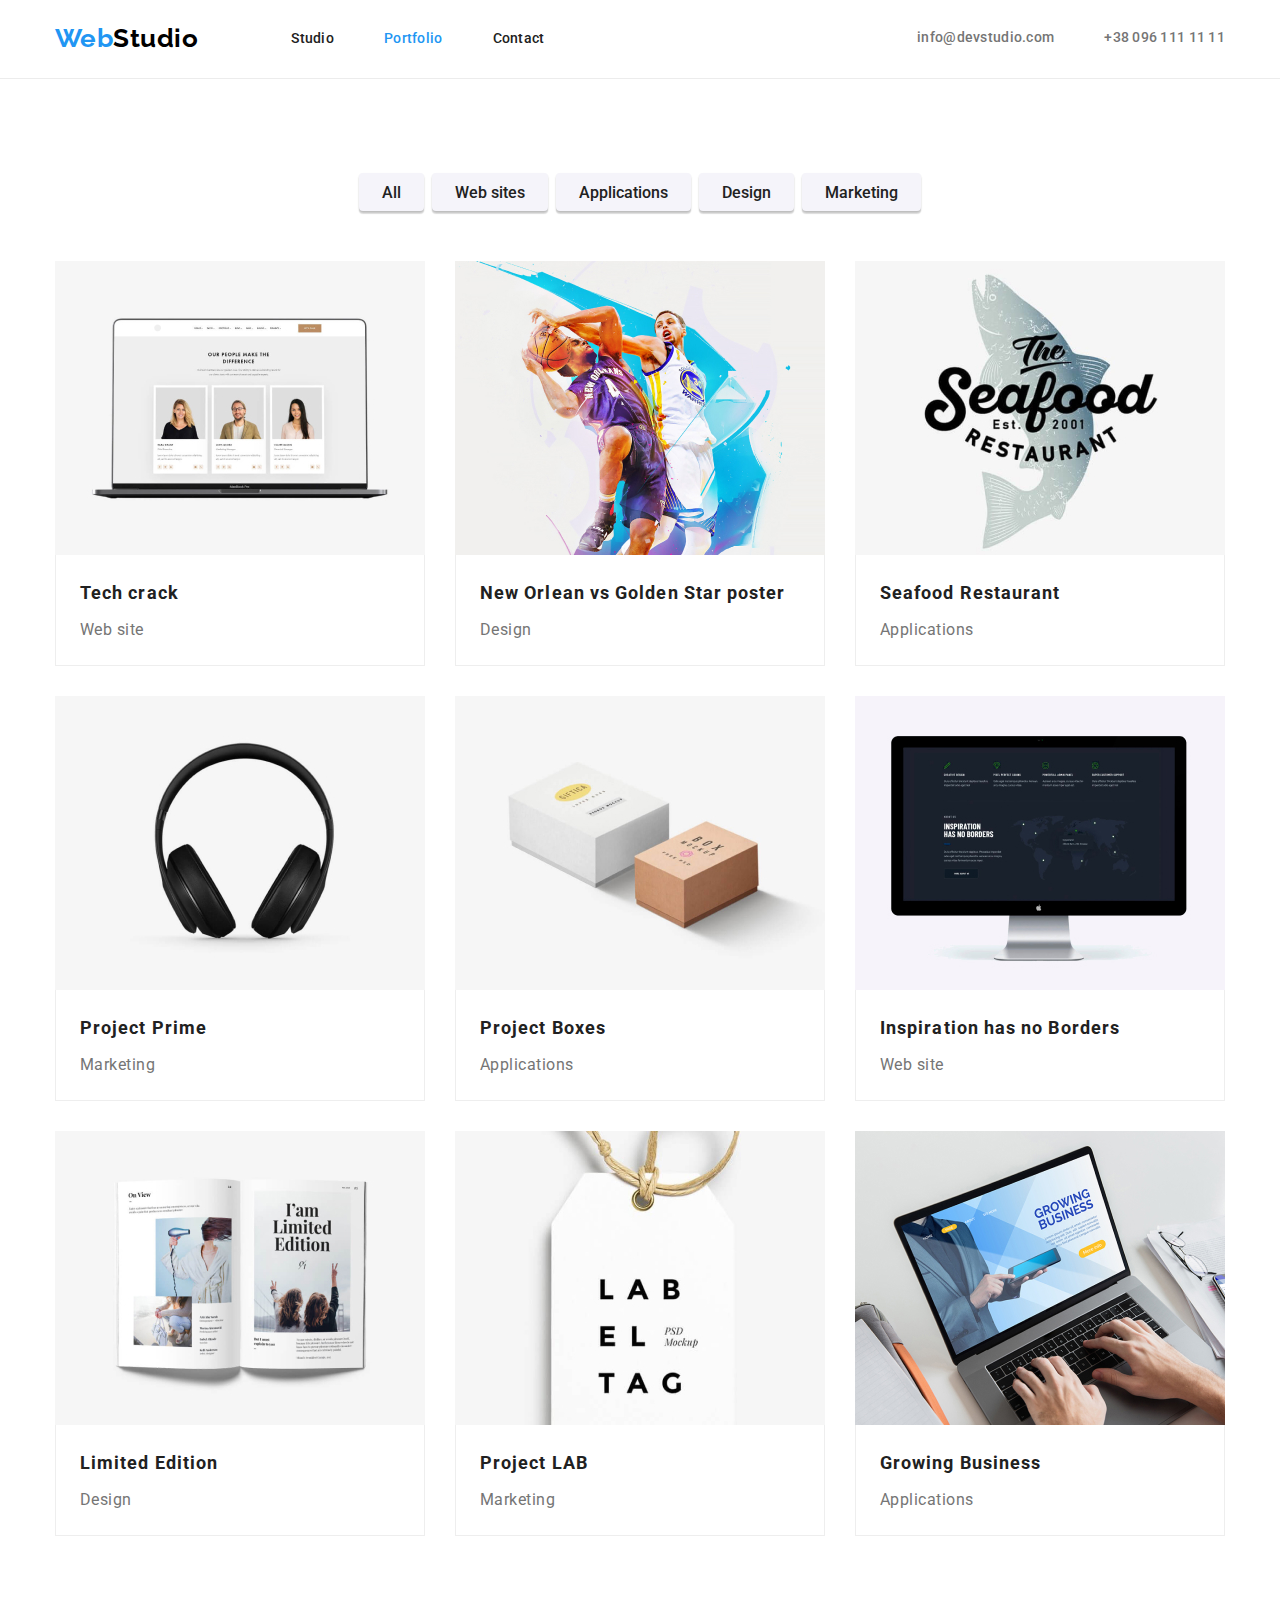
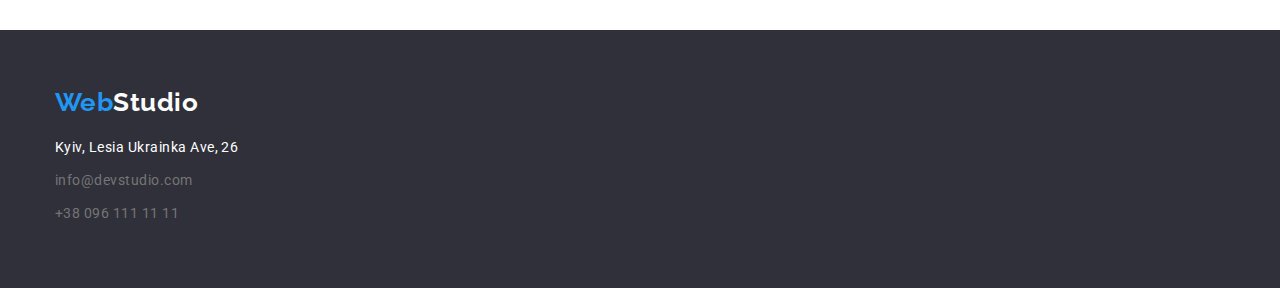
==== portfolio.html @ 707615fe "home4" ====
<!DOCTYPE html>
<html lang="en">
<head>
	<meta charset="UTF-8">
	<meta http-equiv="X-UA-Compatible" content="IE=edge">
	<meta name="viewport" content="width=device-width, initial-scale=1.0">
	<link href="https://fonts.googleapis.com/css2?family=Raleway:wght@700&family=Roboto:wght@400;500;700&display=swap" rel="stylesheet">
	<link rel="stylesheet" href="https://cdnjs.cloudflare.com/ajax/libs/modern-normalize/1.1.0/modern-normalize.min.css">
	<link rel="stylesheet" href="./CSS/common.css">
	<title>Document</title>
</head>
<body>
		  <!-- 
		!шапка сайта
	-->
	  <header class="page-header" >
		<div class="container nav">
		  <nav class="nav">
			  <a href="./index.html" class="logo"> 
					<samp class="accent">Web</samp>Studio
			 </a>
			<ul class="site-nav list">
			  <li class="item"><a href="./index.html" class="link ">Studio</a></li>
			  <li class="item"><a href="./portfolio.html" class="link current">Portfolio</a></li>
			  <li class="item"><a href="" class="link">Contact</a></li>
		  </ul>
		  </nav>
		  	<ul class="auth-nav list">
			  <li class="auth-nav-item"><a href="" class="link">info@devstudio.com</a></li>
			  <li class="auth-nav-item"><a href="tel:+380961111111" class="link">+38 096 111 11 11</a></li>
		  </ul>
		</div>
	  </header>

		  <!--набор сервисов-->
	<main class="main">
	<section class="section filter">
	  <div class="container">
		  <h1 class="visually-hidden">Portfolio</h1>
		<ul class="filter-list list">
		  <li class="filter-item"><button type="button" class="button secondsry">All</button></li>
		  <li class="filter-item"><button type="button" class="button secondsry">Web sites</button></li>
		  <li class="filter-item"><button type="button" class="button secondsry">Applications</button></li>
		  <li class="filter-item"><button type="button" class="button secondsry">Design</button></li>
		  <li class="filter-item"><button type="button" class="button secondsry">Marketing</button></li>
	  </ul>

	  <ul class="cards list ">
		<li class="cards-item ">
			<a href="" class="cards-link">
				<img src="./IMG/Project/img.jpg" alt="Site" width="370" height="294"/>
				<div class="cards-content ">
					<h3 class="cards-title">Tech crack</h3>
					<p class="text-portfolio">Web site</p> 
				</div>
			</a>
		</li>
		<li class="cards-item ">
			<a href="" class="cards-link">
				<img src="./IMG/Project/img-1.jpg" alt="two men" width="370" height="294"/>
				<div class="cards-content">
					<h3 class="cards-title">New Orlean vs Golden Star poster</h3>
					<p class="text-portfolio">Design</p> 
				</div>
			</a>
		</li>
		<li class="cards-item">
			<a href="" class="cards-link"><img src="./IMG/Project/img-2.jpg" alt="specialist Product Designer" width="370" height="294"/>
				<div class="cards-content">
					<h3 class="cards-title">Seafood Restaurant</h3>
					<p class="text-portfolio">Applications</p>
				 </div>
			</a>
		</li>
		<li class="cards-item">
			<a href="" class="cards-link"><img src="./IMG/Project/img-3.jpg" alt="specialist Product Designer" width="370" height="294"/>
				<div class="cards-content ">
					<h3 class="cards-title">Project Prime</h3>
					<p class="text-portfolio">Marketing</p>
				 </div>
			</a>
		</li>
		<li class="cards-item">
			<a href="" class="cards-link"><img src="./IMG/Project/img-4.jpg" alt="specialist Product Designer" width="370" height="294"/>
				<div class="cards-content ">
					<h3 class="cards-title">Project Boxes</h3>
					<p class="text-portfolio">Applications</p>
				 </div>
			</a>
		</li>
		<li class="cards-item">
			<a href="" class="cards-link"><img src="./IMG/Project/img-5.jpg" alt="specialist Product Designer" width="370" height="294"/>
				<div class="cards-content ">
					<h3 class="cards-title">Inspiration has no Borders</h3><p class="text-portfolio">Web site</p>
				 </div>
			</a>
		</li>
		<li class="cards-item">
			<a href="" class="cards-link"><img src="./IMG/Project/img-6.jpg" alt="specialist Product Designer" width="370" height="294"/>
				<div class="cards-content ">
					<h3 class="cards-title">Limited Edition</h3>
					<p class="text-portfolio">Design</p>
				 </div>
			</a>
		</li>
		<li class="cards-item">
			<a href="" class="cards-link"><img src="./IMG/Project/img-7.jpg" alt="specialist Product Designer" width="370" height="294">
				<div class="cards-content ">
					<h3 class="cards-title">Project LAB</h3>
					<p class="text-portfolio">Marketing</p> 
				</div>
				</a>
		</li>
		<li class="cards-item">
			<a href="" class="cards-link"><img src="./IMG/Project/img-8.jpg" alt="specialist Product Designer" width="370" height="294"/>
				<div class="cards-content">
					<h3 class="cards-title">Growing Business</h3>
					<p class="text-portfolio">Applications</p>
				</div>
				</a>
		</li>
	  </ul>
	  </div>
	  </section>
	</main>

	<footer class="footer">
		<div class="container">
		 <a href="./index.html" class="footer-logo"> 
			<samp class="accent">Web</samp>Studio</a>
		<address class="">
			<ul class="footer-list list">
			  <li class="footer-item"><a href="https://goo.gl/maps/rWH6WUW4P8LsXruM8" class="footer-contacts city">Kyiv, Lesia Ukrainka Ave, 26</a></li> 
			  <li class="footer-item"><a href="" class="footer-contacts">info@devstudio.com</a></li>
			  <li class="footer-item"><a href="" class="footer-contacts">+38 096 111 11 11</a></li>
			</ul>
		</address>
		</div>
	</footer>
</body>
</html>
---- CSS/common.css ----
:root {
	--primary-text-color: #757575;
	--title-text-color: #212121;
	--accent-color: #2196F3;
	--white: #ffffff
}

body {
	background-color: var(--white);
	color: var(--primary-text-color);

	font-weight: 400;
	font-family: Roboto, sans-serif;
	letter-spacing: 0.03em;
}


h1,
h2,
h3,
h4,
p {
	padding: 0px;
	margin: 0px;
}


.list {
	list-style: none;
	margin: 0px;
	padding: 0px;
}

img {
	display: block;
	max-width: 100%;
	height: auto;
}

.page-header {
	border-bottom: 1px solid #ECECEC;
	padding-top: 24px;
	padding-bottom: 25px;

}

.container {
	margin-left: auto;
	margin-right: auto;
	width: 1200px;
		padding-left: 15px;
		padding-right: 15px;
}

/*#212121 основной текст*/
/* #757575 вторичный текст*/

.visually-hidden {
	position: absolute;
	width: 1px;
	height: 1px;
	margin: -1px;
	border: 0;
	padding: 0;
	clip: rect(0 0 0 0);
	overflow: hidden;
}


.logo {
	margin-right: 93px;

	color: #000000;

	font-family: Raleway, sans-serif;
	font-weight: 700;
	font-size: 26px;
	line-height: 1.1;
	text-decoration: none;
}

.accent {
	font-family: Raleway, sans-serif;
	color: var(--accent-color);
}




/*page-header {
	color: ;
}
*/


/* site nav*/


.nav {
	display: flex;
	align-items: center;
}


.site-nav {
	display: flex;
		font-weight: 500;
			font-size: 14px;
			line-height: 1.1;
			letter-spacing: 0.02em;
}

.site-nav .link {
	display: block;
	color: var(--title-text-color);
	text-decoration: none;
}

.item:not(:last-child) {
	margin-right: 50px;
}

.site-nav .link:hover,
.site-nav .link:focus {
	color: var(--accent-color);
}

.site-nav .link.current {
	color: var(--accent-color);
}




.auth-nav {
	display: flex;
	margin-left: auto;
}

.auth-nav-item:not(:last-child) {
	margin-right: 50px;
}

.auth-nav .link {
	color: var(--primary-text-color);
	text-decoration: none;

	display: block;

	font-weight: 500;
	font-size: 14px;
	line-height: 1.14;
	letter-spacing: 0.02em;
}

.auth-nav .link:hover,
.auth-nav .link:focus {
	color: var(--accent-color);
}

.auth-nav .tel-link:not(:last-child) {
	margin-right: 50px;
}


/* button*/

.button {
	border: 1px solid transparent;
	border-radius: 4px;

	font-size: 16px;
	font-family: Roboto;
	text-decoration: none;
	cursor: pointer
}


.button.prime {
	box-shadow: 0px 4px 4px rgba(0, 0, 0, 0.15);

	padding: 10px 32px;
	min-width: 200px;

	color: var(--white);
	background-color: var(--accent-color);
	font-weight: 700;
	line-height: 1.8;
	letter-spacing: 0.06em;
	cursor: pointer;
}


.button.prime:hover,
.button.prime:focus {
	color: var(--accent-color);
	background-color: var(--white);
}


.button.secondsry {

	padding: 6px 22px;
	height: 38px;

	color: var(--title-text-color);
	background-color: #F5F4FA;
	font-weight: 500;
	line-height: 1.62;
	cursor: pointer;

	box-shadow: 0px 3px 1px rgba(0, 0, 0, 0.1), 0px 1px 2px rgba(0, 0, 0, 0.08), 0px 2px 2px rgba(0, 0, 0, 0.12);
}

.button.secondsry:hover,
.button.secondsry:focus {
	background-color: var(--accent-color);
	color: var(--white);
}


/* hero*/

.hero {
		max-width: 1600px;
		height: 600px;
	margin-left: auto;
	margin-right: auto;

	background-color: #2F303A;
	text-align: center;
	padding-top: 200px;
	padding-bottom: 200px;
	background-image: linear-gradient(
		rgba(47, 48, 58, 0.4),
		rgba(47, 48, 58, 0.4)
		),
		url('../IMG/giro/Img.png')
}


.hero-title {
	margin-bottom: 30px;
	color: var(--white);

	font-weight: 900;
	font-size: 44px;
	line-height: 136%;

	letter-spacing: 0.06em;
	text-transform: uppercase;

}

/*преимущество*/


.section {
	padding-top: 94px;
	padding-bottom: 94px;
}

.advantages {
	display: flex;
	justify-content: space-between;
	align-items:
}

.advantages-item {
	width: 270px;
}

.advantages-item:not(:last-child) {
	margin-right: 30px;
}

.advantages-title {
	margin-bottom: 10px;
	color: var(--title-text-color);

	text-align: left;
	font-weight: 700;
	font-size: 14px;
	line-height: 1.14;
	text-transform: uppercase;
}



.advantages-text {

	font-size: 14px;
	line-height: 1.7;
}

/*examples*/

.examples {
	padding-top: 0;
	padding-bottom: 94px;
}

.examples-title {
	color: var(--title-text-color);

	text-align: center;
	margin-bottom: 50px;
}

.examples-list {
	display: flex;

}

.examples-list .examples-img:not(:last-child) {
	margin-right: 30px;
}

/*comandos*/

.comandos {
	background: #F5F4FA;
	padding-top: 90px;
	padding-bottom : 128px;
}


.comandos-list {
	display: flex;
	flex-wrap: wrap;
	margin-left: -30px;

}

.comandos-box {
	flex-basis: calc(100% / 4 - 30);
	margin-left: 30px;
	box-shadow: 0px 1px 3px rgba(0, 0, 0, 0.12), 0px 1px 1px rgba(0, 0, 0, 0.14), 0px 2px 1px rgba(0, 0, 0, 0.2);
}

.comandos-content {
	padding: 30px 30px;
	border-radius: 0px 0px 4px 4px;
	background-color: var(--white);
	text-align: center;
}


.comandos-title {

	color: var(--title-text-color);
	margin-bottom: 10px;

	font-weight: 500;
	font-size: 16px;
	line-height: 1.18;
}

.comandos-text {

	font-size: 16px;
	line-height: 1.18;
}



/*footer*/

.footer {
	background-color: #2F303A;
	padding-top: 58px;
	padding-bottom: 62px;
}


.footer-logo {
		display: block;
		margin-bottom: 20px;

	color: var(--white);
	font-family: Raleway, sans-serif;
	text-decoration: none;

	font-weight: 700;
	font-size: 26px;
	line-height: 1.1;
}


.address {

}


.footer-contacts.city {
	color: var(--white);
}

.footer-item:not(:last-child) {
	margin-bottom: 9px;
}


.footer-contacts {
	color: var(--primary-text-color);
	text-decoration: none;
	font-style: normal;
	margin-bottom: 9px;
	font-size: 14px;
	line-height: 1.7;
}

.footer-contacts:hover,
.footer-contacts:focus {
	color: var(--accent-color);
}


/*porfolio*/


.filter-list {
	display: flex;
	justify-content: center;
	margin-bottom: 50px;
	gap: 8px;
}


/*.filter-item {
	flex-basis: calc(100%-30/4);
	margin-left: 8px;
}
*/




.cards {
	display: flex;
	flex-wrap: wrap;
	margin-left: -30px;
	margin-top: -30px;
}

.cards-item {
	flex-basis: calc(100% / 3 - 30px);
	margin-left: 30px;
	margin-top: 30px;
}


.cards-content {
	padding: 20px 24px;
	border-left: 1px solid #EEEEEE;
	border-right: 1px solid #EEEEEE;
	border-bottom: 1px solid #EEEEEE;
}


.cards-link {
	text-decoration: none;
	display: block;
}

.cards-title {

	color: var(--title-text-color);
	font-weight: 700;
	font-size: 18px;
	line-height: 2;
	/* identical to box height, or 200% */
	text-align: left;
	letter-spacing: 0.06em;
	margin-bottom: 4px;

}

.text-portfolio {
	color: var(--primary-text-color);
	font-size: 16px;
	line-height: 1.88;
	text-align: left;
}



/*cards photo*/
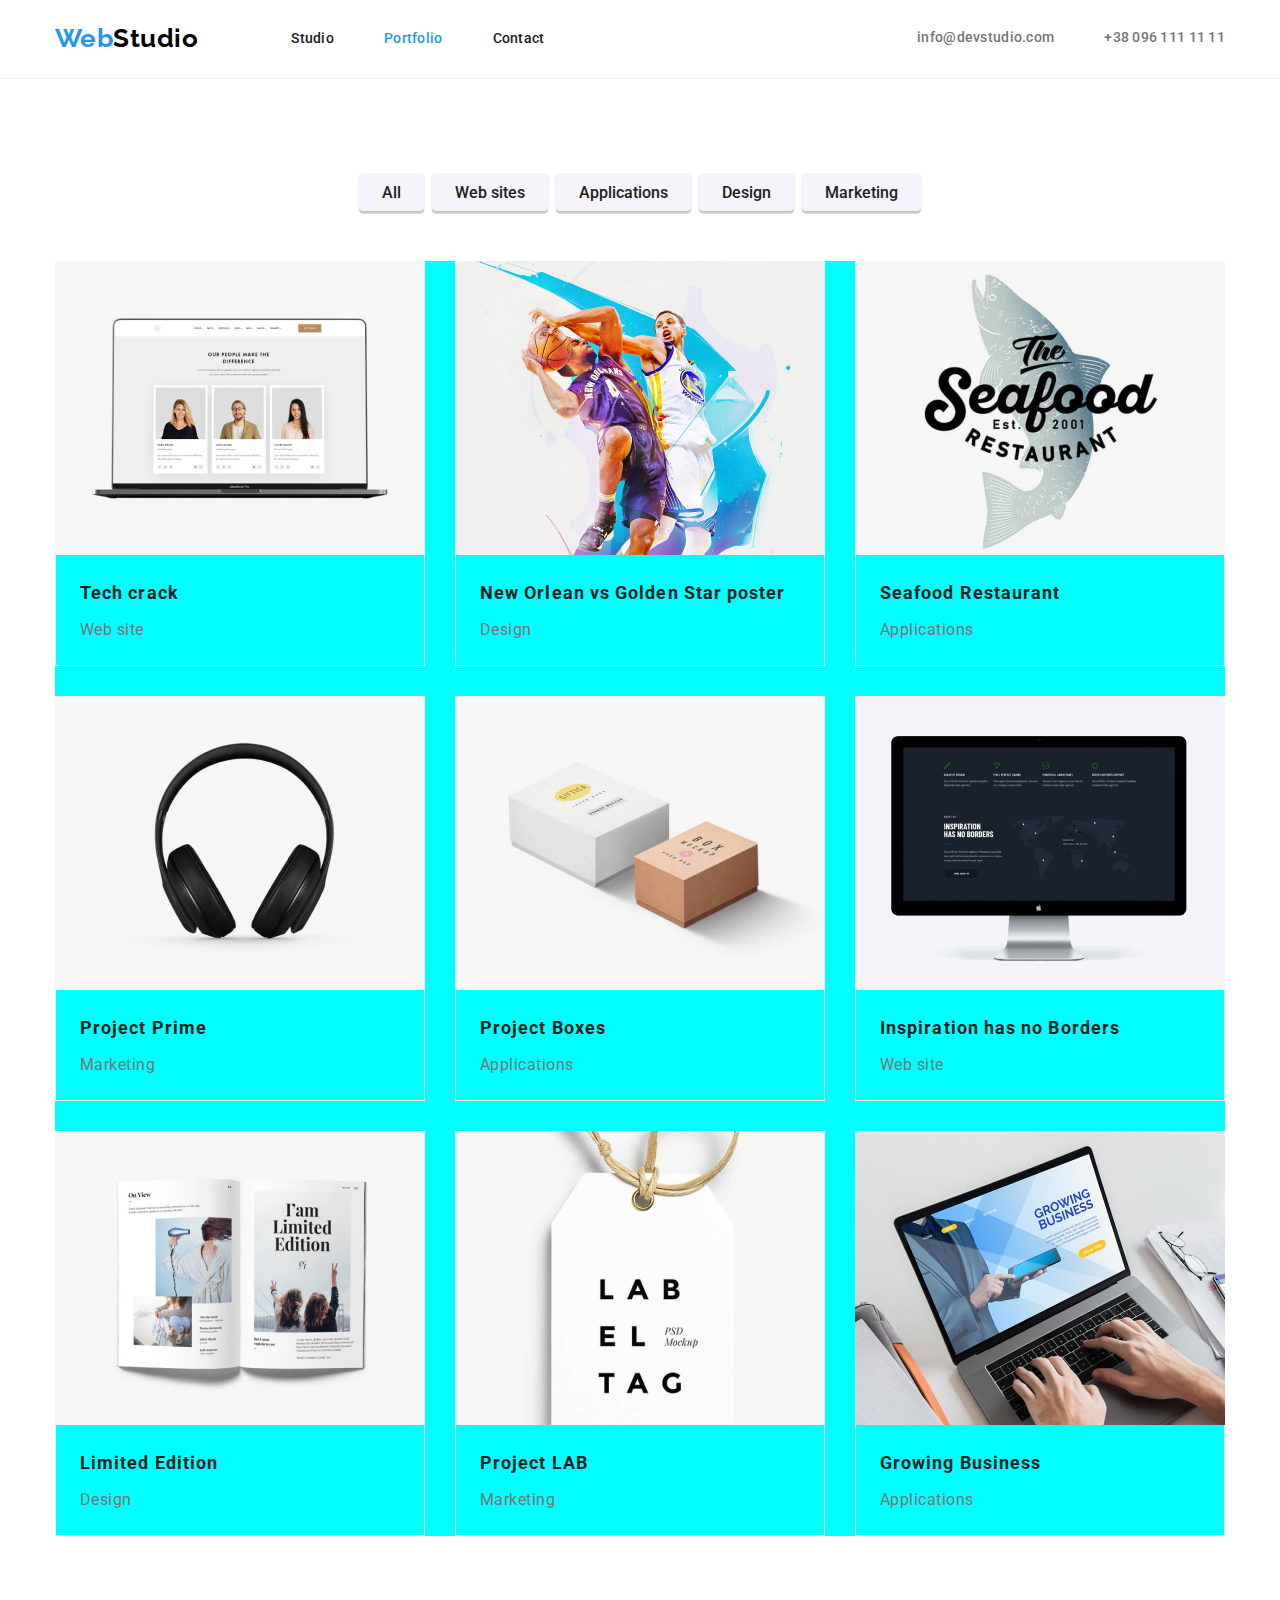
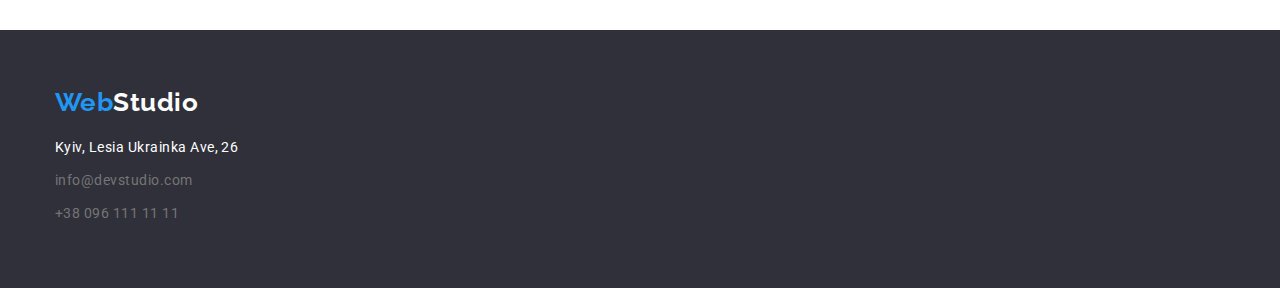
==== commit f4333eb7: "замена отрицаельных маржинов на ГЕЙП" ====
--- a/portfolio.html
+++ b/portfolio.html
@@ -33,8 +33,8 @@
 	  </header>
 
 		  <!--набор сервисов-->
-	<main class="main">
-	<section class="section filter">
+	<main>
+	<section class="section-filter">
 	  <div class="container">
 		  <h1 class="visually-hidden">Portfolio</h1>
 		<ul class="filter-list list">
--- a/CSS/common.css
+++ b/CSS/common.css
@@ -99,6 +99,7 @@
 .nav {
 	display: flex;
 	align-items: center;
+	
 }
 
 
@@ -254,8 +255,24 @@
 
 /*преимущество*/
 
-
-.section {
+.advantages-icon {
+	width: 270px;
+	height: 120px;
+
+		display: flex;
+		justify-content: center;
+		align-items: center;
+		margin-bottom: 30px;
+		background: #F5F4FA;
+		border-radius: 4px;
+}
+
+.social-network-svg {
+	width: 20px;
+	height: 20px;
+}
+
+.section-advantages {
 	padding-top: 94px;
 	padding-bottom: 94px;
 }
@@ -263,7 +280,6 @@
 .advantages {
 	display: flex;
 	justify-content: space-between;
-	align-items:
 }
 
 .advantages-item {
@@ -418,8 +434,13 @@
 
 /*porfolio*/
 
+.section-filter{
+	padding-top: 94px;
+	padding-bottom: 94px;
+}
 
 .filter-list {
+
 	display: flex;
 	justify-content: center;
 	margin-bottom: 50px;
@@ -434,21 +455,41 @@
 */
 
 
-
-
 .cards {
 	display: flex;
 	flex-wrap: wrap;
+	gap: 30px;
+/*
 	margin-left: -30px;
-	margin-top: -30px;
+	margin-top: -30px;*/
+
+	background-color:aqua;
 }
 
 .cards-item {
-	flex-basis: calc(100% / 3 - 30px);
-	margin-left: 30px;
-	margin-top: 30px;
-}
-
+flex-basis: calc((100% - 60px) / 3);
+
+/*
+margin-right: 30px;
+margin-bottom: 30px;
+width: 370px;
+*/
+}
+
+
+/*
+.cards-item:nth-child(3n+3) {
+	margin-right: 0;
+}
+
+
+.cards-item:nth-child(n+3) {
+	margin-bottom: 0;
+}
+
+.cards-item:not( :nth-child(n+3)) {
+	margin-bottom: 30;
+}*/
 
 .cards-content {
 	padding: 20px 24px;
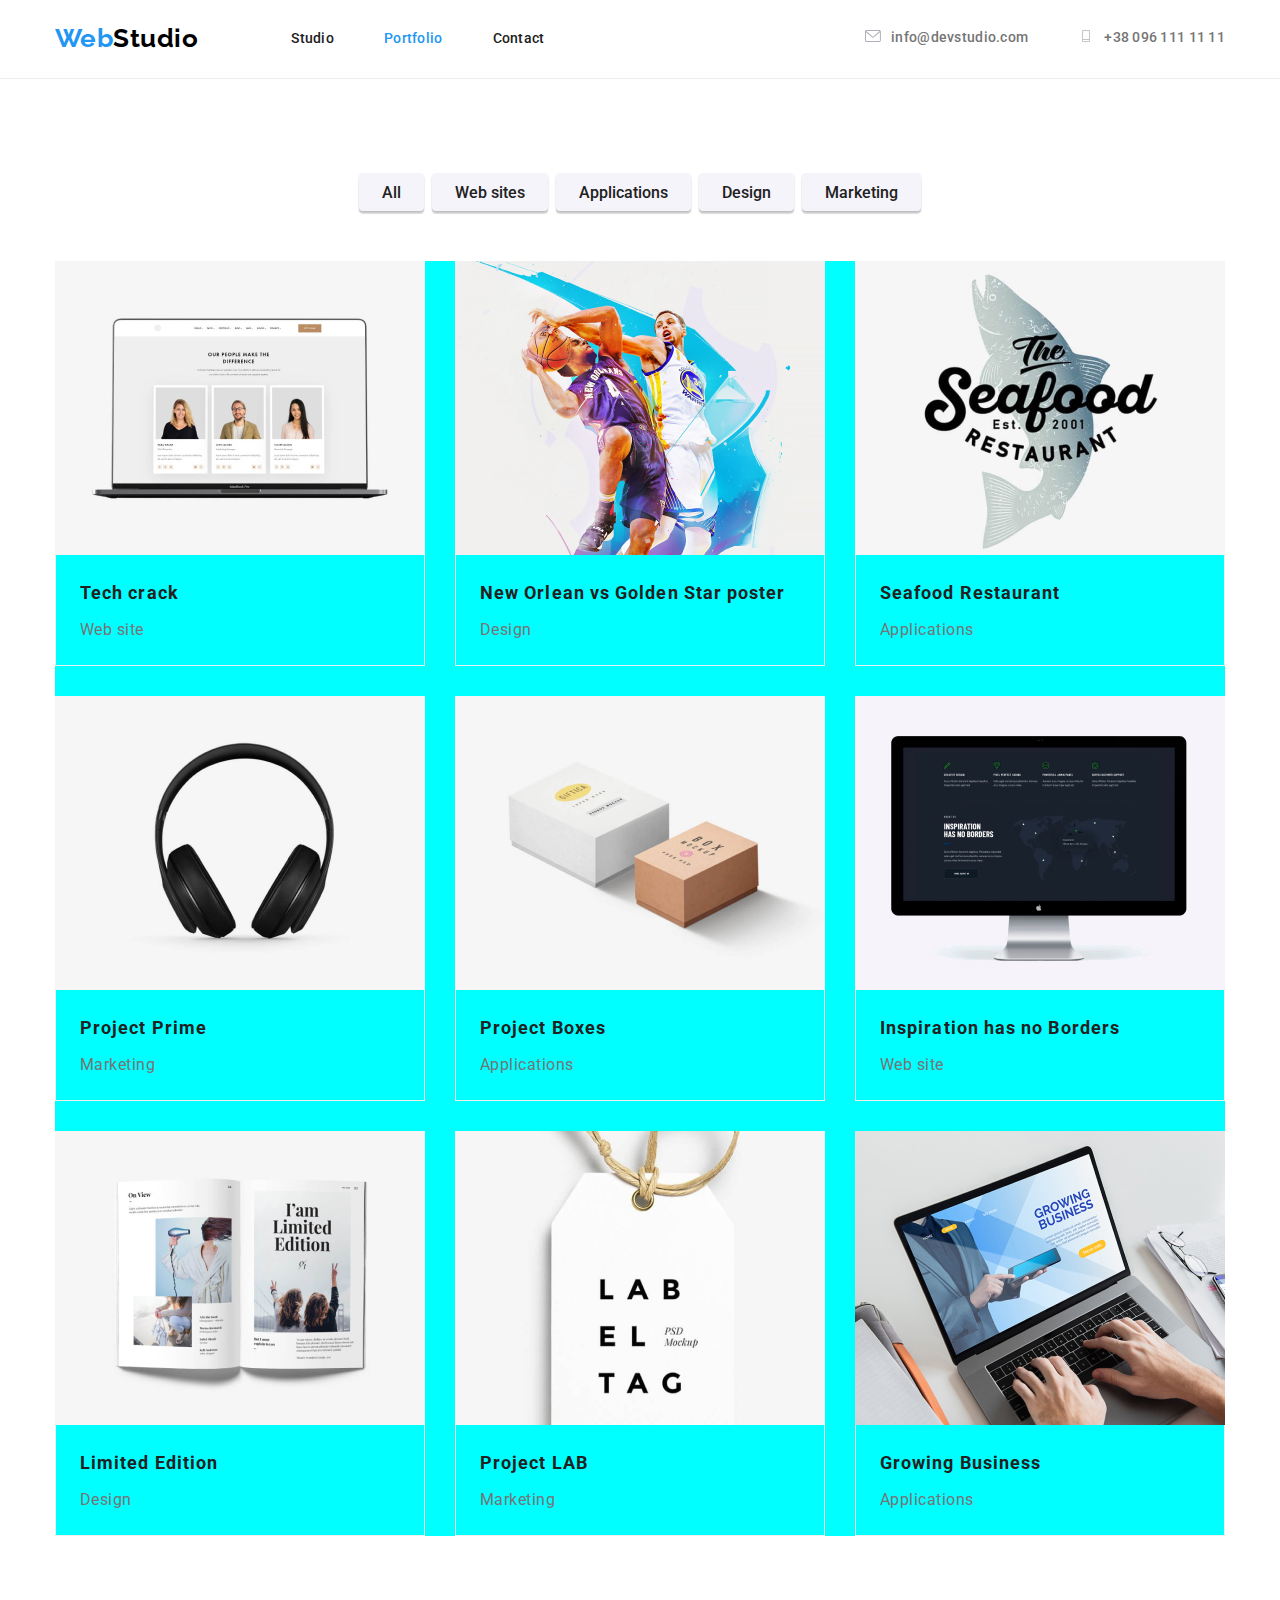
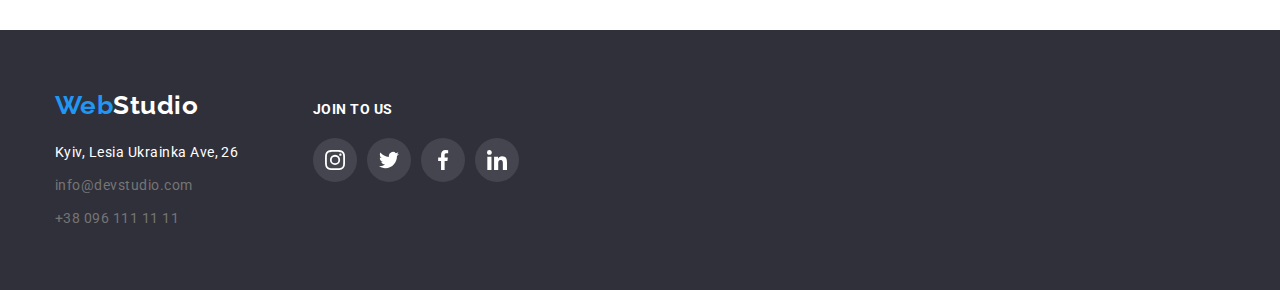
==== commit 8089fda3: "lesson4" ====
--- a/portfolio.html
+++ b/portfolio.html
@@ -25,9 +25,18 @@
 			  <li class="item"><a href="" class="link">Contact</a></li>
 		  </ul>
 		  </nav>
+
 		  	<ul class="auth-nav list">
-			  <li class="auth-nav-item"><a href="" class="link">info@devstudio.com</a></li>
-			  <li class="auth-nav-item"><a href="tel:+380961111111" class="link">+38 096 111 11 11</a></li>
+			  <li class="auth-nav-item">
+				<a class="contacts-data" href="mailto:info@devstudio.com"><svg class="contacts-svg" width="16" height="12">
+					<use href="./IMG/symbol-defs.svg#icon-envelope"></use>
+				</svg>info@devstudio.com</a>
+			  </li>
+			  <li class="auth-nav-item">
+				<a href="tel:+380961111111" class="contacts-data"><svg class="contacts-svg" width="16" height="12">
+					<use href="./IMG/symbol-defs.svg#icon-tel"></use>
+				</svg>+38 096 111 11 11</a>
+			</li>
 		  </ul>
 		</div>
 	  </header>
@@ -126,15 +135,30 @@
 
 	<footer class="footer">
 		<div class="container">
-		 <a href="./index.html" class="footer-logo"> 
+
+			 <div class="address">
+			 <address>
+		 <a href="./index.html" class="footer-logo">
 			<samp class="accent">Web</samp>Studio</a>
-		<address class="">
-			<ul class="footer-list list">
-			  <li class="footer-item"><a href="https://goo.gl/maps/rWH6WUW4P8LsXruM8" class="footer-contacts city">Kyiv, Lesia Ukrainka Ave, 26</a></li> 
+			<ul class="list">
+			  <li class="footer-item">
+				<a href="https://goo.gl/maps/rWH6WUW4P8LsXruM8" class="footer-contacts city">Kyiv, Lesia Ukrainka Ave, 26</a></li>
 			  <li class="footer-item"><a href="" class="footer-contacts">info@devstudio.com</a></li>
-			  <li class="footer-item"><a href="" class="footer-contacts">+38 096 111 11 11</a></li>
+			  <li class="footer-item"><a href="tel:+380991111111" class="footer-contacts">+38 096 111 11 11</a></li>
 			</ul>
 		</address>
+		</div>
+
+		<div class="join">
+			<h3 class="join-title">Join to us</h3>
+			<ul class="join-list list">
+<li class="join-item"><a class="join-link link" href=""><svg class="join-svg"><use href="./IMG/symbol-defs.svg#icon-instagram"></use></svg></a></li>
+<li class="join-item"><a class="join-link link" href=""><svg class="join-svg"><use href="./IMG/symbol-defs.svg#icon-twitter"></use></svg></a></li>
+<li class="join-item"><a class="join-link link" href=""><svg class="join-svg"><use href="./IMG/symbol-defs.svg#icon-facebook"></use></svg></a></li>
+<li class="join-item"><a class="join-link link" href=""><svg class="join-svg"><use href="./IMG/symbol-defs.svg#icon-linkedin"></use></svg></a></li>
+			</ul>
+		</div>
+
 		</div>
 	</footer>
 </body>
--- a/CSS/common.css
+++ b/CSS/common.css
@@ -2,7 +2,8 @@
 	--primary-text-color: #757575;
 	--title-text-color: #212121;
 	--accent-color: #2196F3;
-	--white: #ffffff
+	--white: #ffffff;
+	--svg-color: #afb1b8;
 }
 
 body {
@@ -50,6 +51,7 @@
 	width: 1200px;
 		padding-left: 15px;
 		padding-right: 15px;
+
 }
 
 /*#212121 основной текст*/
@@ -142,27 +144,30 @@
 	margin-right: 50px;
 }
 
-.auth-nav .link {
-	color: var(--primary-text-color);
-	text-decoration: none;
-
+.auth-nav .tel-link:not(:last-child) {
+	margin-right: 50px;
+}
+
+.contacts-svg {
+	margin-right: 10px;
+}
+
+.contacts-data {
 	display: block;
-
 	font-weight: 500;
 	font-size: 14px;
 	line-height: 1.14;
 	letter-spacing: 0.02em;
-}
-
-.auth-nav .link:hover,
-.auth-nav .link:focus {
+	text-decoration: none;
+	color: var(--primary-text-color);
+	fill: var(--svg-color);
+}
+
+.contacts-data:hover,
+.contacts-data:focus {
 	color: var(--accent-color);
-}
-
-.auth-nav .tel-link:not(:last-child) {
-	margin-right: 50px;
-}
-
+	fill: var(--accent-color);
+}
 
 /* button*/
 
@@ -267,19 +272,17 @@
 		border-radius: 4px;
 }
 
-.social-network-svg {
-	width: 20px;
-	height: 20px;
-}
+
 
 .section-advantages {
 	padding-top: 94px;
 	padding-bottom: 94px;
+	
 }
 
 .advantages {
 	display: flex;
-	justify-content: space-between;
+	background-color: aqua;
 }
 
 .advantages-item {
@@ -324,6 +327,7 @@
 }
 
 .examples-list {
+	background-color: aqua;
 	display: flex;
 
 }
@@ -336,21 +340,22 @@
 
 .comandos {
 	background: #F5F4FA;
-	padding-top: 90px;
-	padding-bottom : 128px;
+	padding-top: 94px;
+	padding-bottom : 94px;
 }
 
 
 .comandos-list {
 	display: flex;
 	flex-wrap: wrap;
-	margin-left: -30px;
+	gap: 30px;
+			background-color: aqua;
 
 }
 
 .comandos-box {
 	flex-basis: calc(100% / 4 - 30);
-	margin-left: 30px;
+
 	box-shadow: 0px 1px 3px rgba(0, 0, 0, 0.12), 0px 1px 1px rgba(0, 0, 0, 0.14), 0px 2px 1px rgba(0, 0, 0, 0.2);
 }
 
@@ -376,6 +381,99 @@
 
 	font-size: 16px;
 	line-height: 1.18;
+	margin-bottom: 16px;
+}
+
+
+.social-network-list {
+display: inline-flex;
+
+background-color: aqua;
+}
+
+
+.social-network-item {
+padding: 0;
+}
+.social-network-item:not(:last-child) {
+	margin-right: 10px;
+}
+
+.social-network-link {
+	display: flex;
+	
+		justify-content: center;
+		align-items: center;
+		width: 44px;
+		height: 44px;
+		border-radius: 50%;
+		fill: var(--svg-color)
+} 
+
+.social-network-link:hover,
+.social-network-link:focus {
+	fill: var(--white);
+	background-color: var(--accent-color);
+}
+
+
+.social-network-svg {
+	width: 20px;
+	height: 20px;
+}
+
+
+/*client*/
+
+
+.section-client {
+	padding-top: 94px;
+	padding-bottom: 94px;
+}
+
+.client-title {
+font-weight: 700;
+	font-size: 36px;
+	line-height: 1.16;
+	text-align: center;
+	margin-bottom: 50px;
+	color: var(--title-text-color);
+}
+
+
+.client-list {
+	display: flex;
+	justify-content: center;
+	gap: 30px;
+}
+
+
+.client-item{
+
+}
+
+
+.client-link {
+		width: 170px;
+		height: 92px;
+display: flex;
+	justify-content: center;
+	align-items: center;
+	border: 1px solid var(--svg-color);
+	border-radius: 4px;
+	fill: var(--svg-color);
+
+}
+
+.client-link:hover,
+.client-link:focus {
+	border: 1px solid var(--accent-color);
+	fill: var(--accent-color);
+}
+
+.client-svg {
+		width: 106px;
+		height: 47px;
 }
 
 
@@ -384,9 +482,16 @@
 
 .footer {
 	background-color: #2F303A;
-	padding-top: 58px;
-	padding-bottom: 62px;
-}
+	padding-top: 60px;
+	padding-bottom: 60px;
+	
+}
+
+.address {
+	display: inline-flex;
+}
+
+
 
 
 .footer-logo {
@@ -394,18 +499,17 @@
 		margin-bottom: 20px;
 
 	color: var(--white);
-	font-family: Raleway, sans-serif;
+	font-family: Raleway,sans-serif;
 	text-decoration: none;
+	font-style: normal;
 
 	font-weight: 700;
 	font-size: 26px;
-	line-height: 1.1;
-}
-
-
-.address {
-
-}
+	line-height: 1.2;
+}
+
+
+
 
 
 .footer-contacts.city {
@@ -430,6 +534,59 @@
 .footer-contacts:focus {
 	color: var(--accent-color);
 }
+
+
+
+.join {
+	display: inline-flex;
+		flex-direction: column;
+		margin-left: 70px;
+		align-content: flex-start;
+}
+
+
+.join-title {
+	display: inline-flex;
+	
+		margin-bottom: 20px;
+		font-weight: 700;
+		font-size: 14px;
+		line-height: 1.14;
+		text-transform: uppercase;
+		color: var(--white);
+}
+
+
+.join-list {
+	display: flex;
+	gap: 10px;
+
+}
+
+.join-item {
+	display: inline-flex;
+}
+
+.join-link {
+	text-align: center;
+	padding: 12px;
+	width: 44px;
+	height: 44px;
+	background: rgba(255, 255, 255, 0.1);
+	border-radius: 50%;
+}
+
+.join-link:hover,
+.join-link:focus {
+	background: var(--accent-color);
+}
+
+.join-svg {
+	width: 20px;
+	height: 20px;
+	fill: var(--white);
+}
+
 
 
 /*porfolio*/
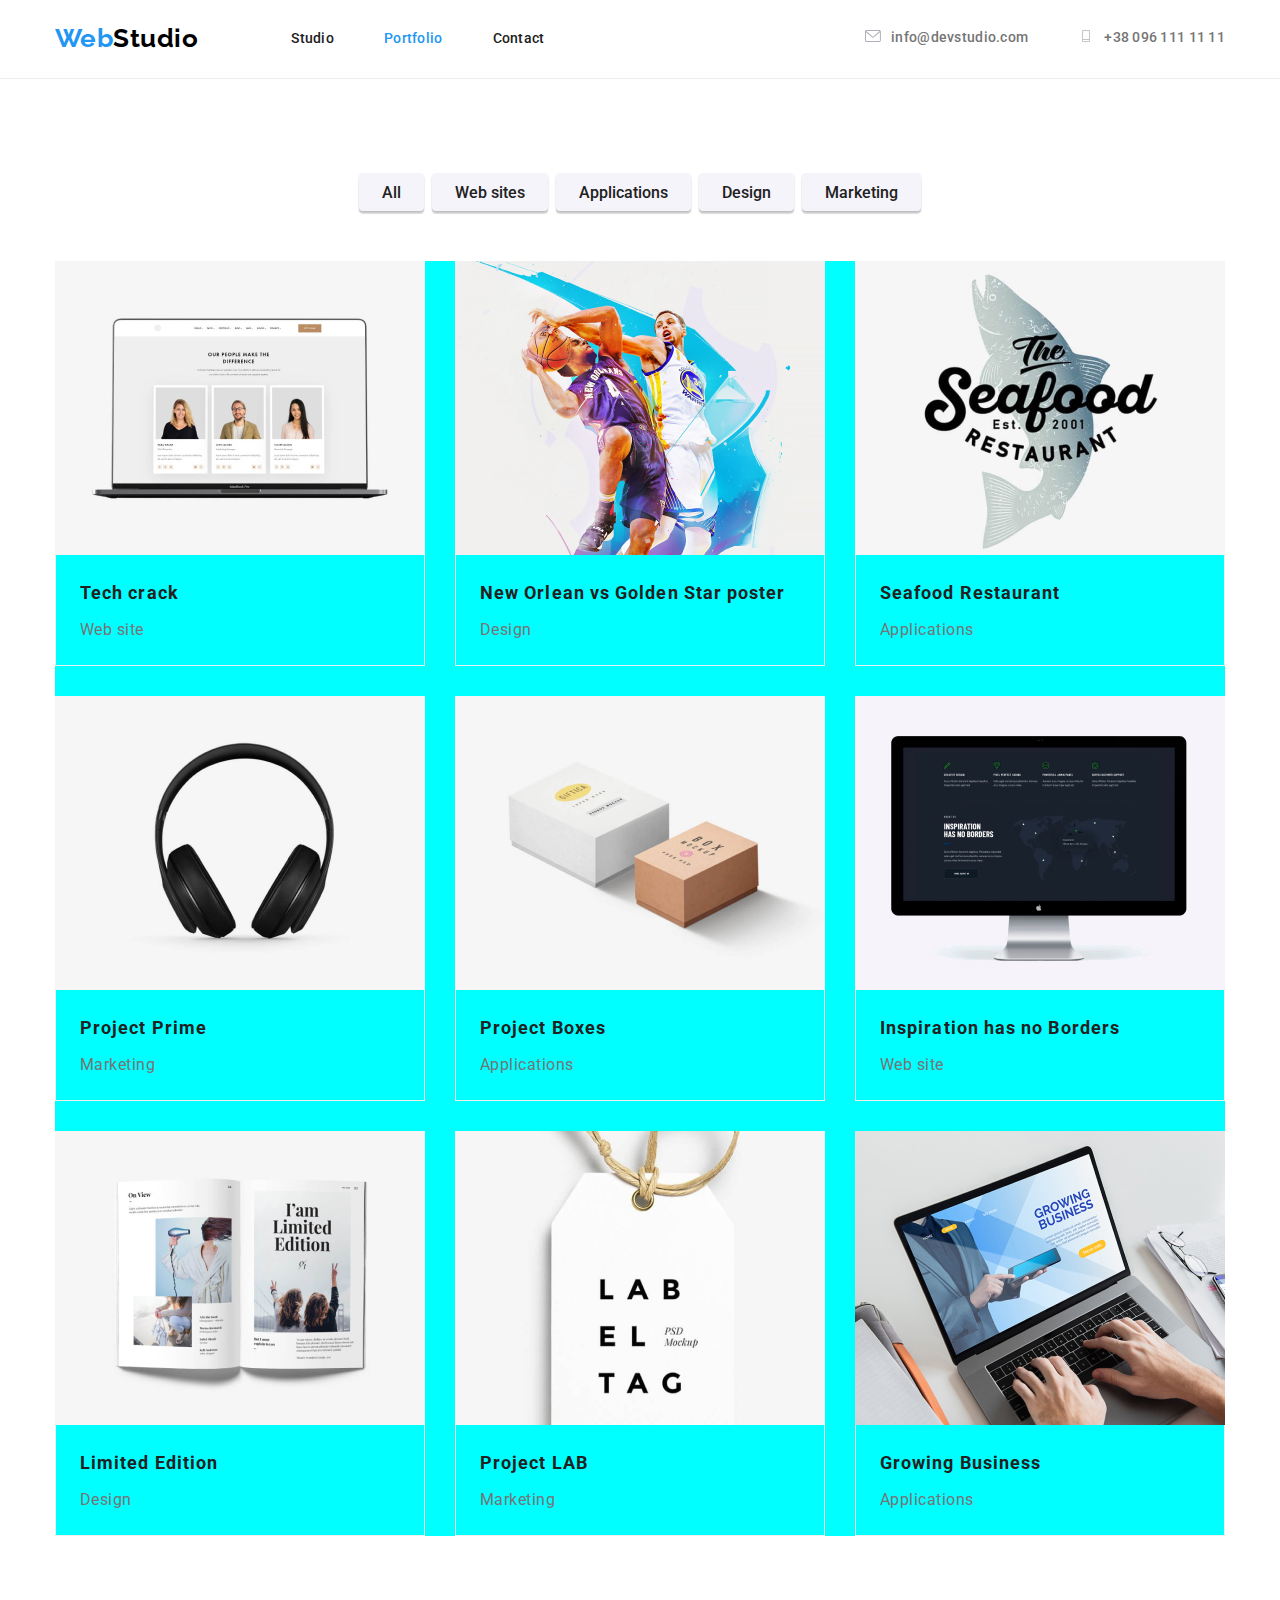
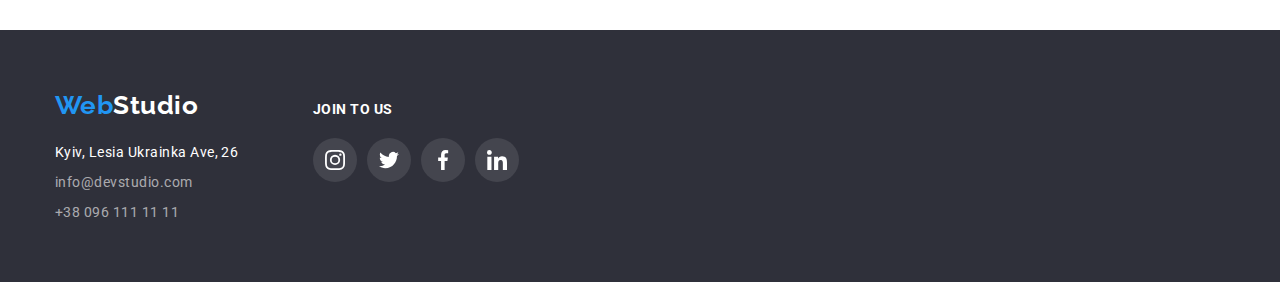
==== commit 82dd1294: "last" ====
--- a/portfolio.html
+++ b/portfolio.html
@@ -144,7 +144,7 @@
 			  <li class="footer-item">
 				<a href="https://goo.gl/maps/rWH6WUW4P8LsXruM8" class="footer-contacts city">Kyiv, Lesia Ukrainka Ave, 26</a></li>
 			  <li class="footer-item"><a href="" class="footer-contacts">info@devstudio.com</a></li>
-			  <li class="footer-item"><a href="tel:+380991111111" class="footer-contacts">+38 096 111 11 11</a></li>
+			  <li class="footer-item last"><a href="tel:+380991111111" class="footer-contacts">+38 096 111 11 11</a></li>
 			</ul>
 		</address>
 		</div>
--- a/CSS/common.css
+++ b/CSS/common.css
@@ -30,6 +30,11 @@
 	list-style: none;
 	margin: 0px;
 	padding: 0px;
+}
+
+
+.link {
+	display: block;
 }
 
 img {
@@ -241,7 +246,7 @@
 		rgba(47, 48, 58, 0.4),
 		rgba(47, 48, 58, 0.4)
 		),
-		url('../IMG/giro/Img.png')
+		url('../IMG/giro/Img.jpg')
 }
 
 
@@ -319,9 +324,11 @@
 	padding-bottom: 94px;
 }
 
-.examples-title {
+.page-title {
 	color: var(--title-text-color);
-
+		font-weight: 700;
+			font-size: 36px;
+			line-height: 1.16;
 	text-align: center;
 	margin-bottom: 50px;
 }
@@ -431,38 +438,28 @@
 	padding-bottom: 94px;
 }
 
-.client-title {
-font-weight: 700;
-	font-size: 36px;
-	line-height: 1.16;
-	text-align: center;
-	margin-bottom: 50px;
-	color: var(--title-text-color);
-}
-
 
 .client-list {
 	display: flex;
 	justify-content: center;
+
 	gap: 30px;
 }
 
-
-.client-item{
-
-}
+/* width="41" height="46.7"*/
 
 
 .client-link {
-		width: 170px;
-		height: 92px;
-display: flex;
+	width: 170px;
+	height: 92px;
+
+	display: flex;
 	justify-content: center;
 	align-items: center;
 	border: 1px solid var(--svg-color);
 	border-radius: 4px;
-	fill: var(--svg-color);
-
+
+fill: var(--svg-color);
 }
 
 .client-link:hover,
@@ -471,12 +468,9 @@
 	fill: var(--accent-color);
 }
 
-.client-svg {
-		width: 106px;
-		height: 47px;
-}
-
-
+.client-svg{
+	
+}
 
 /*footer*/
 
@@ -493,7 +487,6 @@
 
 
 
-
 .footer-logo {
 		display: block;
 		margin-bottom: 20px;
@@ -509,25 +502,31 @@
 }
 
 
-
-
-
 .footer-contacts.city {
 	color: var(--white);
-}
-
-.footer-item:not(:last-child) {
+	
+}
+
+
+
+.footer-item {
+	max-height: 21px;
+	padding: 0;
 	margin-bottom: 9px;
 }
 
+.footer-item.last {
+margin-bottom: 0px;
+}
 
 .footer-contacts {
-	color: var(--primary-text-color);
+
+	color: rgba(255, 255, 255, 0.6);
 	text-decoration: none;
 	font-style: normal;
-	margin-bottom: 9px;
 	font-size: 14px;
-	line-height: 1.7;
+	line-height: 1.71;
+	
 }
 
 .footer-contacts:hover,
@@ -541,7 +540,7 @@
 	display: inline-flex;
 		flex-direction: column;
 		margin-left: 70px;
-		align-content: flex-start;
+;
 }
 
 
@@ -564,7 +563,7 @@
 }
 
 .join-item {
-	display: inline-flex;
+	padding: 0px;
 }
 
 .join-link {
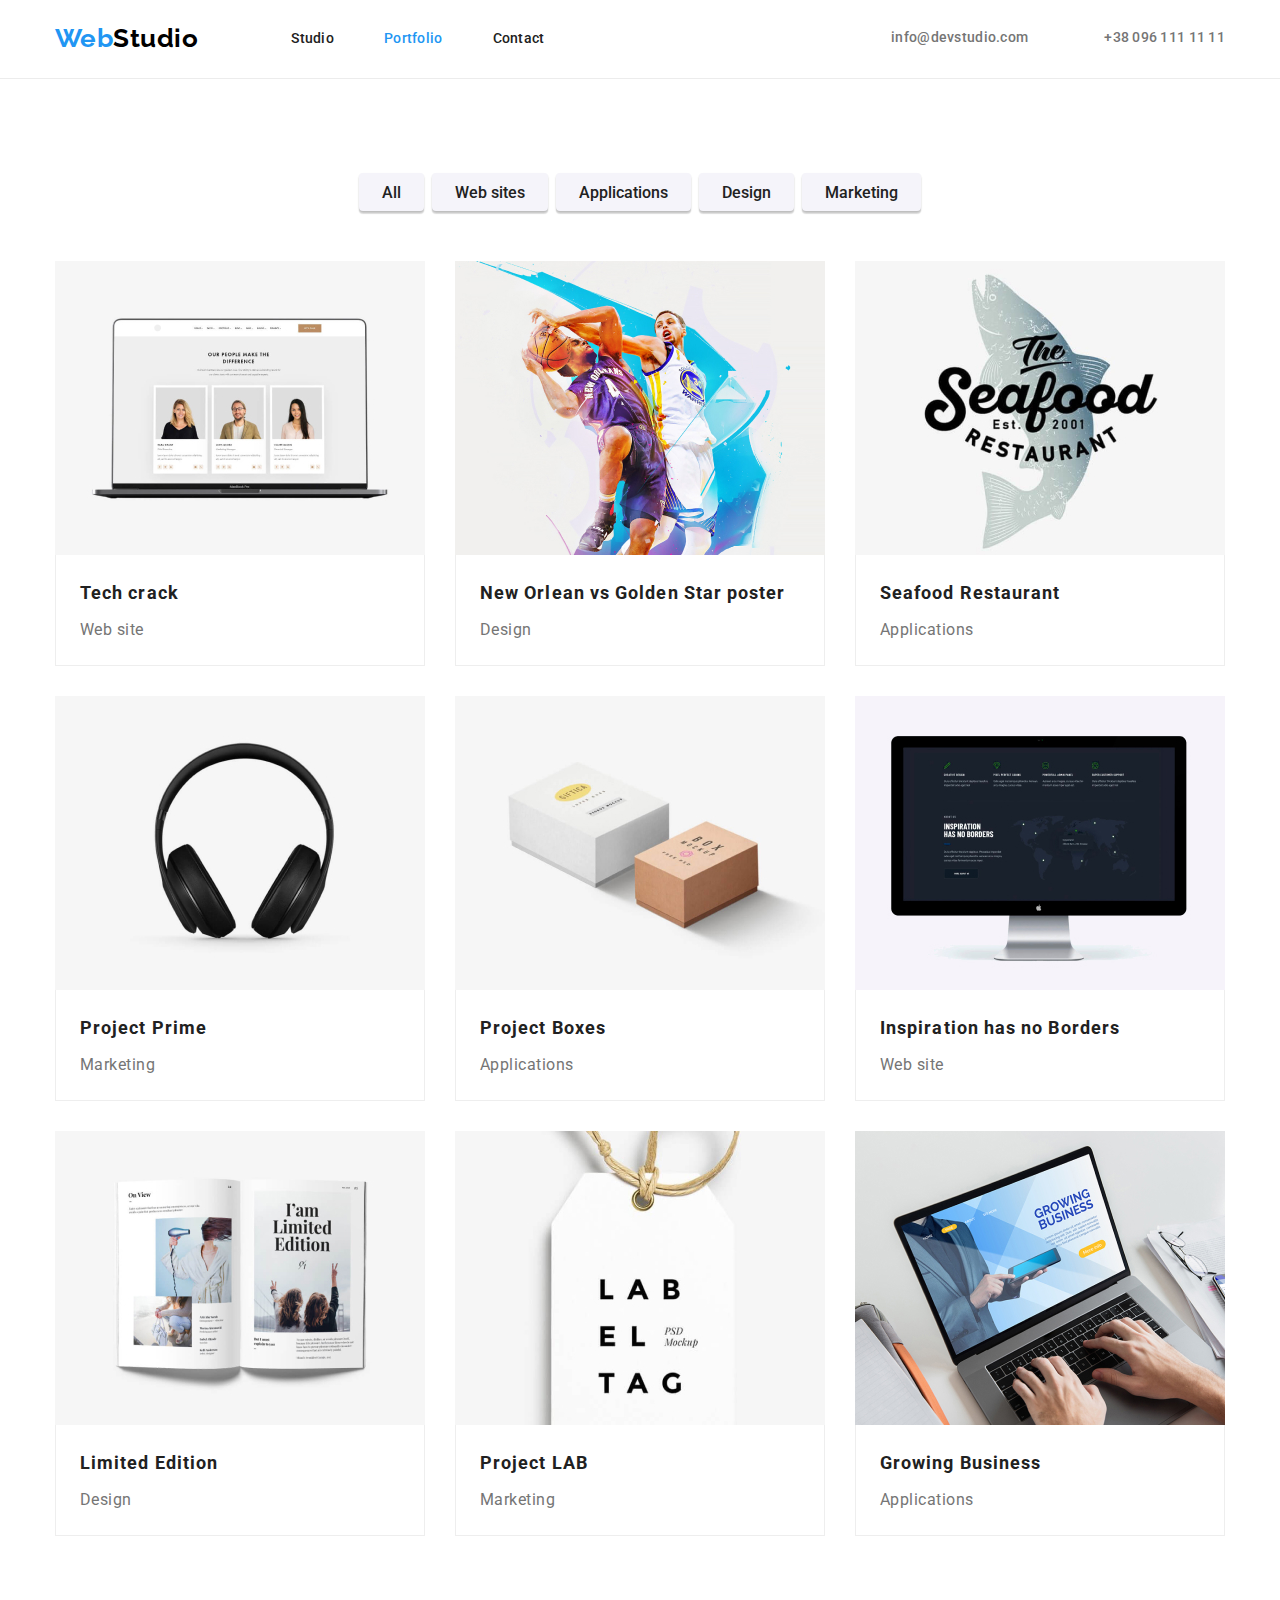
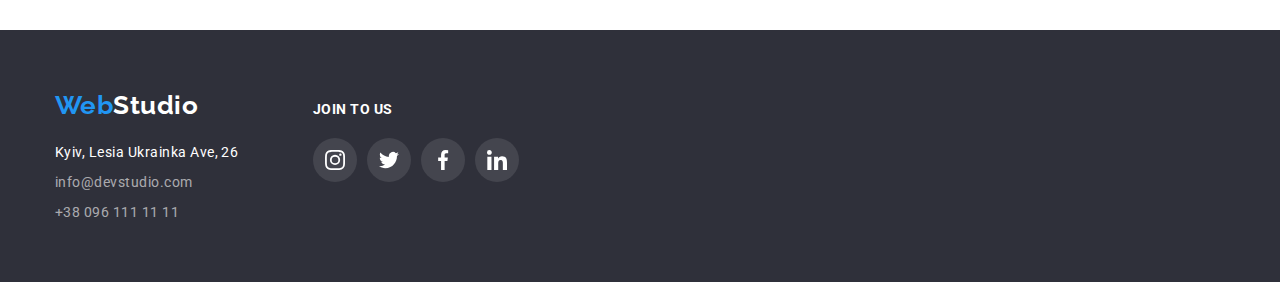
==== commit e7044046: "svg" ====
--- a/portfolio.html
+++ b/portfolio.html
@@ -152,10 +152,10 @@
 		<div class="join">
 			<h3 class="join-title">Join to us</h3>
 			<ul class="join-list list">
-<li class="join-item"><a class="join-link link" href=""><svg class="join-svg"><use href="./IMG/symbol-defs.svg#icon-instagram"></use></svg></a></li>
-<li class="join-item"><a class="join-link link" href=""><svg class="join-svg"><use href="./IMG/symbol-defs.svg#icon-twitter"></use></svg></a></li>
-<li class="join-item"><a class="join-link link" href=""><svg class="join-svg"><use href="./IMG/symbol-defs.svg#icon-facebook"></use></svg></a></li>
-<li class="join-item"><a class="join-link link" href=""><svg class="join-svg"><use href="./IMG/symbol-defs.svg#icon-linkedin"></use></svg></a></li>
+<li class="join-item"><a class="join-link link" href=""><svg class="join-svg"><use href="./IMG/sprite.svg#instagram"></use></svg></a></li>
+<li class="join-item"><a class="join-link link" href=""><svg class="join-svg"><use href="./IMG/sprite.svg#twitter"></use></svg></a></li>
+<li class="join-item"><a class="join-link link" href=""><svg class="join-svg"><use href="./IMG/sprite.svg#facebook"></use></svg></a></li>
+<li class="join-item"><a class="join-link link" href=""><svg class="join-svg"><use href="./IMG/sprite.svg#linkedin"></use></svg></a></li>
 			</ul>
 		</div>
 
--- a/CSS/common.css
+++ b/CSS/common.css
@@ -202,12 +202,6 @@
 }
 
 
-.button.prime:hover,
-.button.prime:focus {
-	color: var(--accent-color);
-	background-color: var(--white);
-}
-
 
 .button.secondsry {
 
@@ -287,7 +281,6 @@
 
 .advantages {
 	display: flex;
-	background-color: aqua;
 }
 
 .advantages-item {
@@ -334,13 +327,38 @@
 }
 
 .examples-list {
-	background-color: aqua;
 	display: flex;
 
 }
 
 .examples-list .examples-img:not(:last-child) {
 	margin-right: 30px;
+}
+
+
+
+.thumb {
+	position: relative;
+
+}
+
+.examples-description {
+	position: absolute;
+	width: 100%;
+	height: 70px;
+	background: rgba(47, 48, 58, 0.8);
+	bottom: 0;
+}
+
+.examples-description .text {
+	padding: 27px;
+	color: var(--white);
+	font-weight: 700;
+	font-size: 14px;
+	line-height: 1.14;
+	text-align: center;
+
+	text-transform: uppercase;
 }
 
 /*comandos*/
@@ -356,7 +374,6 @@
 	display: flex;
 	flex-wrap: wrap;
 	gap: 30px;
-			background-color: aqua;
 
 }
 
@@ -394,8 +411,6 @@
 
 .social-network-list {
 display: inline-flex;
-
-background-color: aqua;
 }
 
 
@@ -468,8 +483,9 @@
 	fill: var(--accent-color);
 }
 
-.client-svg{
-	
+.client-svg {
+	width: 106px;
+	height: 60px;
 }
 
 /*footer*/
@@ -618,8 +634,6 @@
 /*
 	margin-left: -30px;
 	margin-top: -30px;*/
-
-	background-color:aqua;
 }
 
 .cards-item {
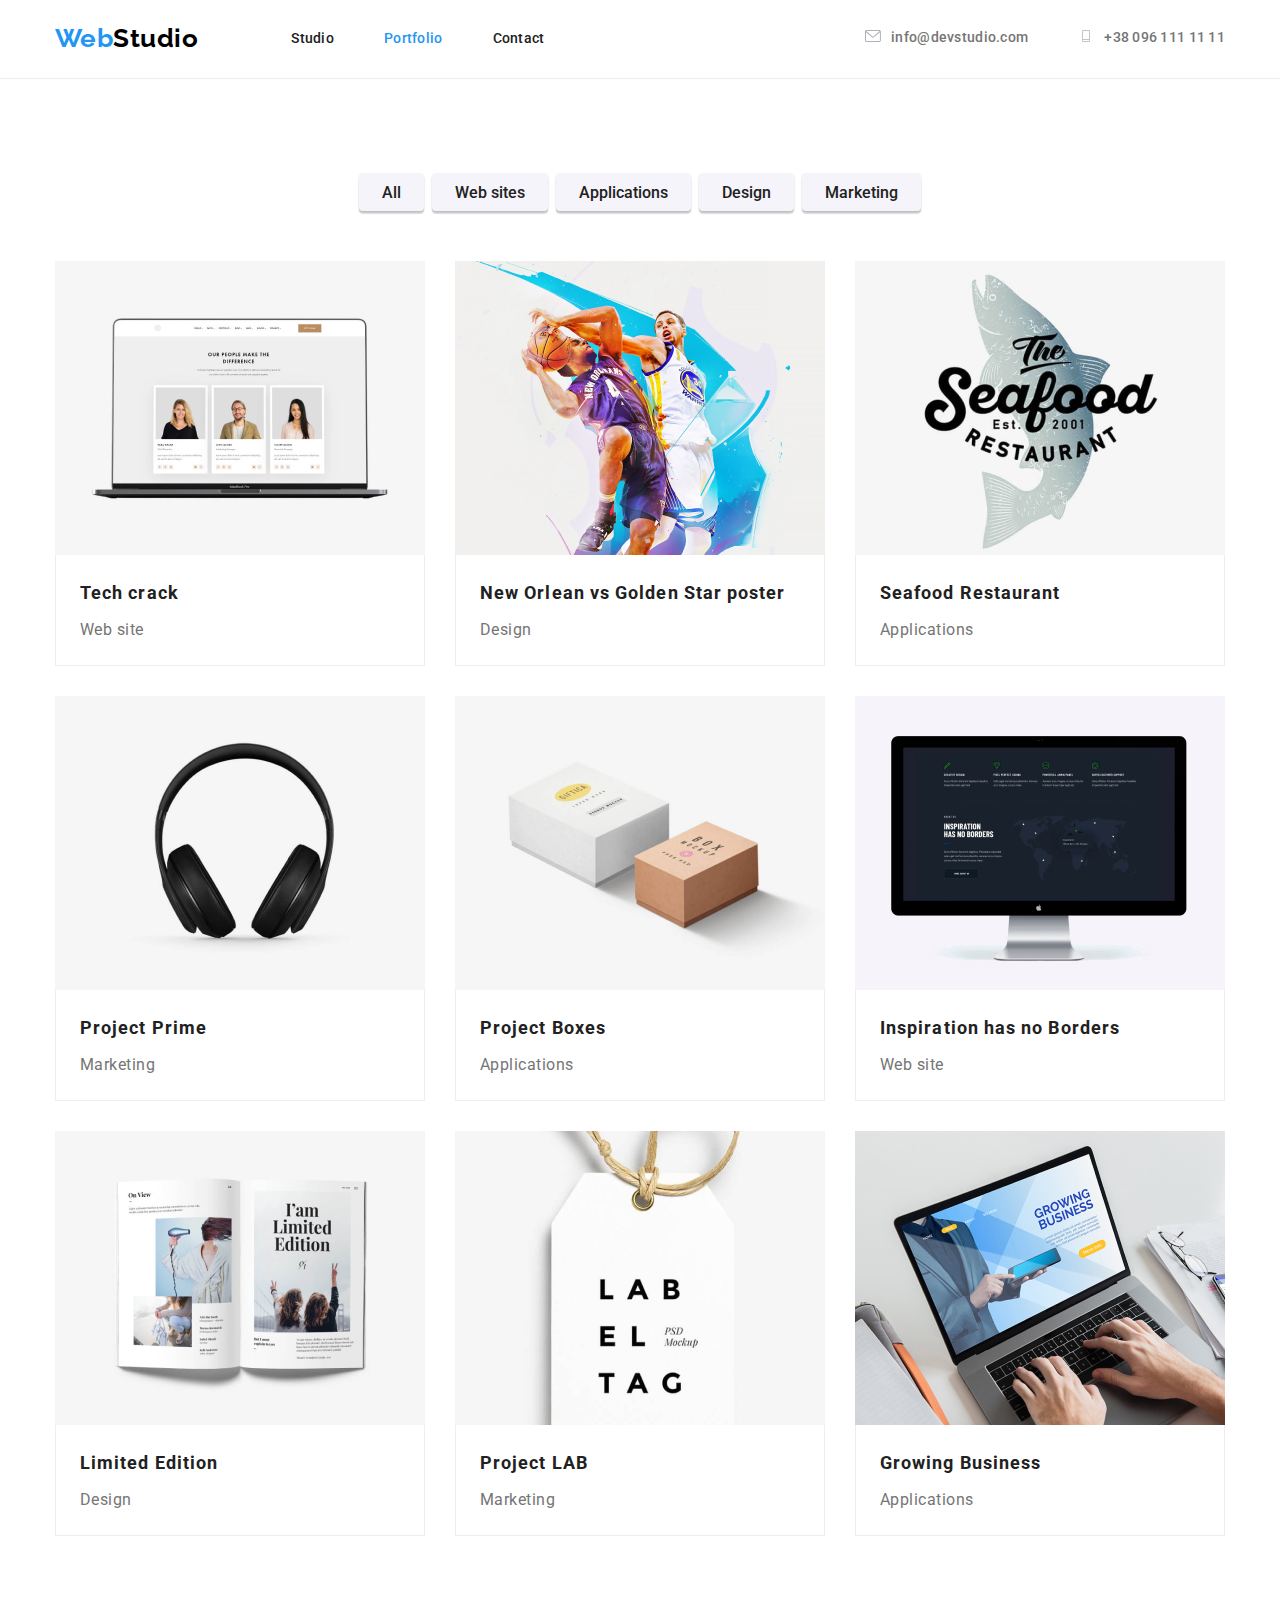
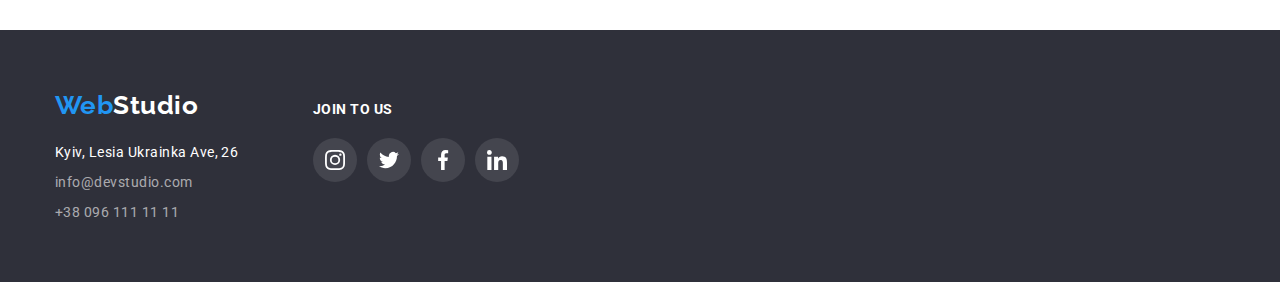
==== commit 05ba9322: "sprite" ====
--- a/portfolio.html
+++ b/portfolio.html
@@ -29,12 +29,12 @@
 		  	<ul class="auth-nav list">
 			  <li class="auth-nav-item">
 				<a class="contacts-data" href="mailto:info@devstudio.com"><svg class="contacts-svg" width="16" height="12">
-					<use href="./IMG/symbol-defs.svg#icon-envelope"></use>
+					<use href="./IMG/sprite.svg#envelope"></use>
 				</svg>info@devstudio.com</a>
 			  </li>
 			  <li class="auth-nav-item">
 				<a href="tel:+380961111111" class="contacts-data"><svg class="contacts-svg" width="16" height="12">
-					<use href="./IMG/symbol-defs.svg#icon-tel"></use>
+					<use href="./IMG/sprite.svg#tel"></use>
 				</svg>+38 096 111 11 11</a>
 			</li>
 		  </ul>
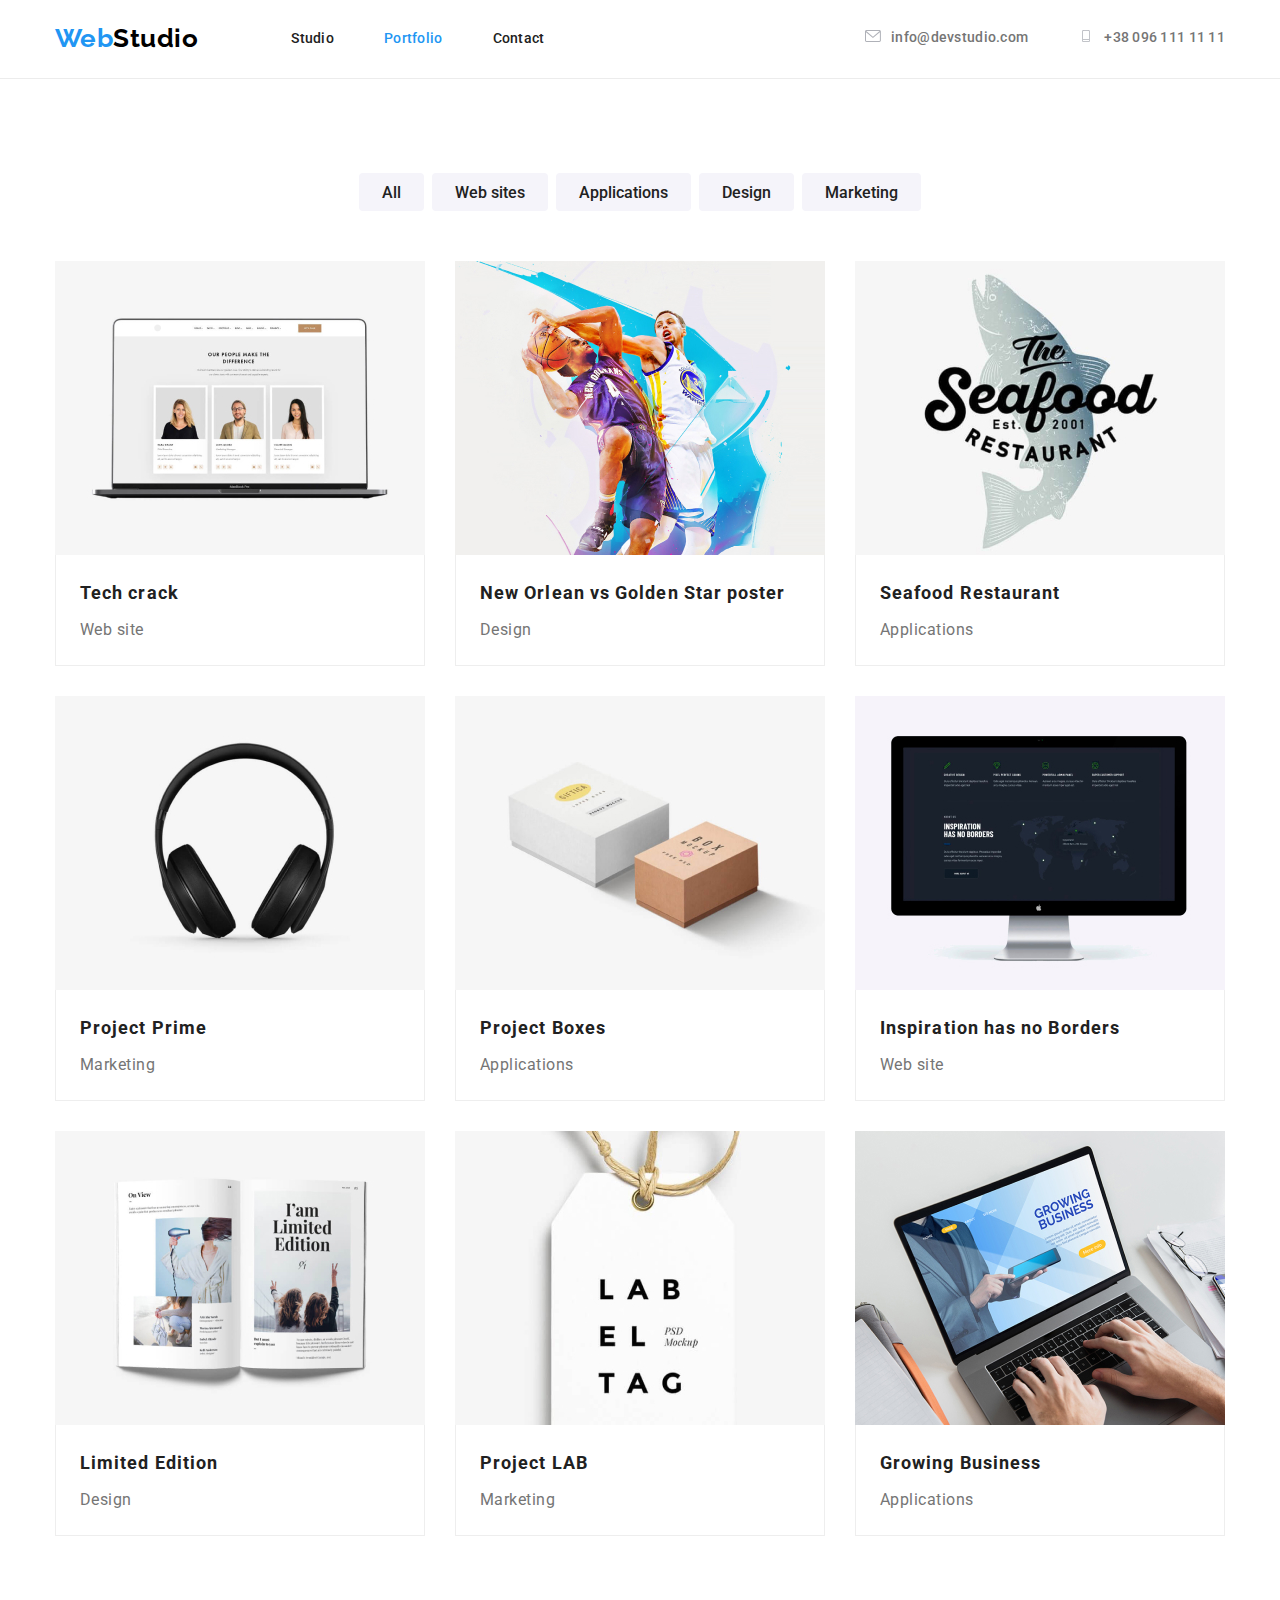
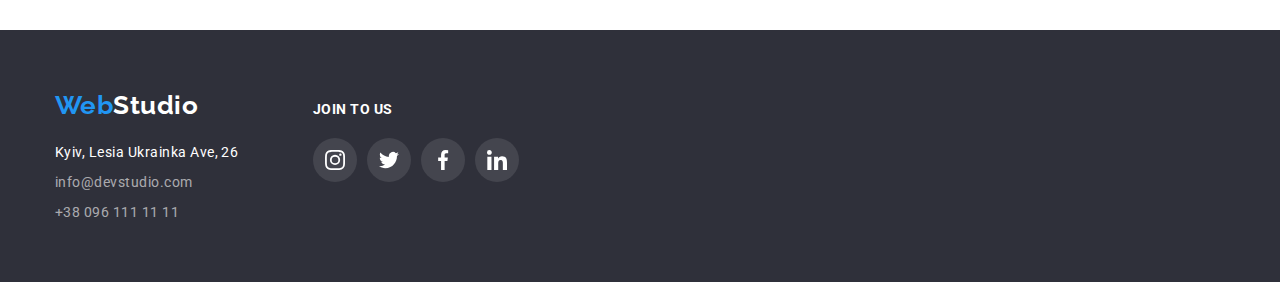
==== commit 55dd70e8: "hover" ====
--- a/portfolio.html
+++ b/portfolio.html
@@ -54,8 +54,8 @@
 		  <li class="filter-item"><button type="button" class="button secondsry">Marketing</button></li>
 	  </ul>
 
-	  <ul class="cards list ">
-		<li class="cards-item ">
+	  <ul class="cards list">
+		<li class="cards-item">
 			<a href="" class="cards-link">
 				<img src="./IMG/Project/img.jpg" alt="Site" width="370" height="294"/>
 				<div class="cards-content ">
--- a/CSS/common.css
+++ b/CSS/common.css
@@ -214,13 +214,13 @@
 	line-height: 1.62;
 	cursor: pointer;
 
-	box-shadow: 0px 3px 1px rgba(0, 0, 0, 0.1), 0px 1px 2px rgba(0, 0, 0, 0.08), 0px 2px 2px rgba(0, 0, 0, 0.12);
 }
 
 .button.secondsry:hover,
 .button.secondsry:focus {
 	background-color: var(--accent-color);
 	color: var(--white);
+		box-shadow: 0px 3px 1px rgba(0, 0, 0, 0.1), 0px 1px 2px rgba(0, 0, 0, 0.08), 0px 2px 2px rgba(0, 0, 0, 0.12);
 }
 
 
@@ -646,7 +646,10 @@
 */
 }
 
-
+.cards-item:hover,
+.cards-item:focus {
+	box-shadow: 0px 1px 1px rgba(0, 0, 0, 0.12), 0px 4px 4px rgba(0, 0, 0, 0.06), 1px 4px 6px rgba(0, 0, 0, 0.16);
+}
 /*
 .cards-item:nth-child(3n+3) {
 	margin-right: 0;
